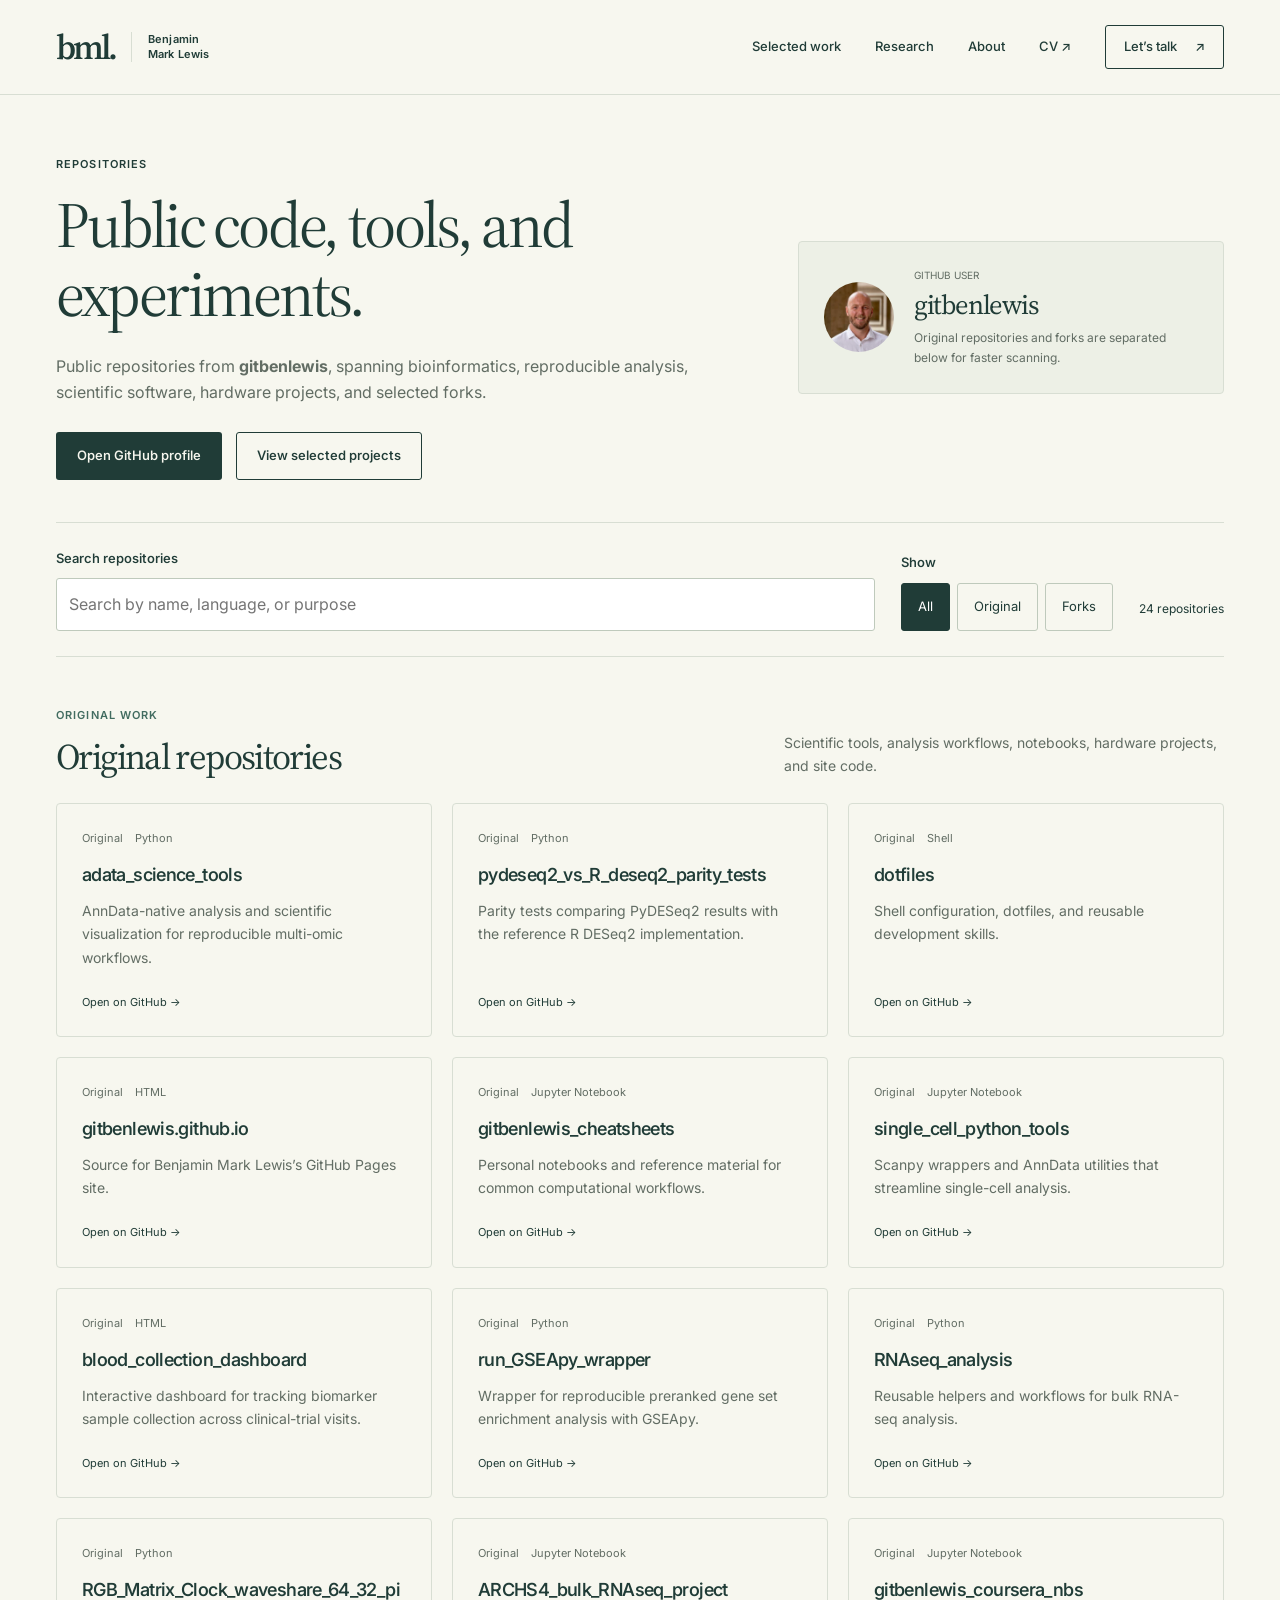
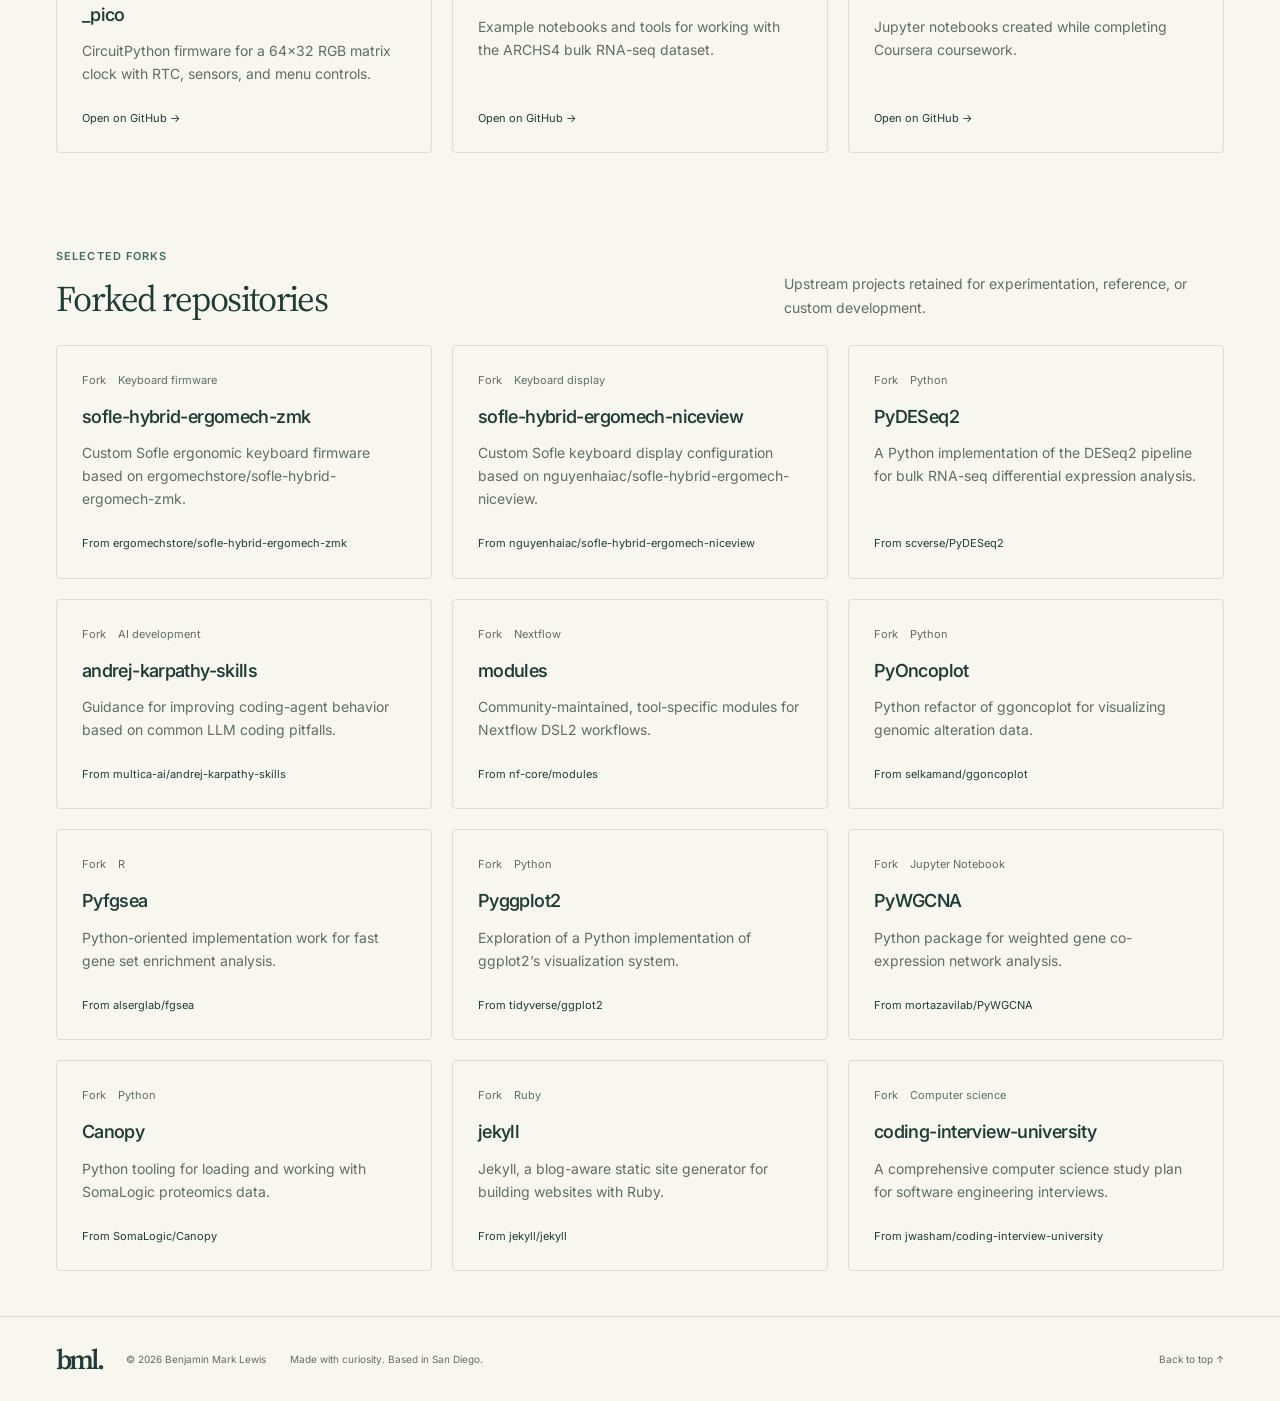
==== repositories.html @ 6ad1b281 "Build complete ivory and green portfolio site" ====
<!doctype html>
<html lang="en">
<head>
  <meta charset="utf-8">
  <meta name="viewport" content="width=device-width, initial-scale=1">
  <title>Repositories — Benjamin Mark Lewis</title>
  <meta name="description" content="Public GitHub repositories from Benjamin Mark Lewis, including bioinformatics tools, analysis workflows, hardware projects, and selected forks.">
  <meta name="theme-color" content="#f7f7ef">
  <meta name="color-scheme" content="light">
  <link rel="canonical" href="https://benjaminmarklewis.com/repositories.html">
  <link rel="icon" type="image/svg+xml" href="assets/favicon.svg">
  <meta property="og:title" content="Repositories — Benjamin Mark Lewis">
  <meta property="og:description" content="Public GitHub repositories from Benjamin Mark Lewis, including bioinformatics tools, analysis workflows, hardware projects, and selected forks.">
  <meta property="og:type" content="website">
  <meta property="og:url" content="https://benjaminmarklewis.com/repositories.html">
  <meta property="og:image" content="https://benjaminmarklewis.com/assets/img/benjamin-lewis.jpg">
  <meta name="twitter:card" content="summary_large_image">
  <link rel="preconnect" href="https://fonts.googleapis.com">
  <link rel="preconnect" href="https://fonts.gstatic.com" crossorigin>
  <link href="https://fonts.googleapis.com/css2?family=Inter:wght@400;450;500;550;600;650;700&family=Source+Serif+4:ital,opsz,wght@0,8..60,400;0,8..60,500;0,8..60,600;1,8..60,400;1,8..60,500&display=swap" rel="stylesheet">
  <link rel="stylesheet" href="styles.css">
  <script src="script.js" defer></script>
  <script src="repositories.js" defer></script>
</head>
<body>
  <a class="skip-link" href="#main">Skip to content</a>
  <header class="site-header" id="top">
    <nav class="container navigation" aria-label="Main navigation">
      <a class="brand" href="index.html#top" aria-label="Benjamin Mark Lewis home"><span class="brand-mark" aria-hidden="true">bml.</span><span class="brand-name">Benjamin<br>Mark Lewis</span></a>
      <button class="menu-toggle" type="button" aria-controls="nav-links" aria-expanded="false" hidden>Menu <span aria-hidden="true">+</span></button>
      <div class="nav-links" id="nav-links">
        <a href="index.html#projects">Selected work</a>
        <a href="index.html#publications">Research</a>
        <a href="index.html#experience">About</a>
        <a href="assets/pdf/BL_CV_2026.pdf" target="_blank" rel="noopener">CV <span aria-hidden="true">↗</span></a>
        <a class="nav-contact" href="index.html#contact">Let’s talk <span aria-hidden="true">↗</span></a>
      </div>
    </nav>
  </header>
  <main id="main" class="repository-page">
    <section class="section repository-hero visible">
      <div class="container">
        <div class="repository-hero__grid">
          <div>
            <p class="eyebrow">Repositories</p>
            <h1>Public code, tools, and experiments.</h1>
            <p class="repository-hero__sub">Public repositories from <strong>gitbenlewis</strong>, spanning bioinformatics, reproducible analysis, scientific software, hardware projects, and selected forks.</p>
            <div class="repository-hero__actions">
              <a class="button button-primary" href="https://github.com/gitbenlewis" target="_blank" rel="noopener">Open GitHub profile</a>
              <a class="button button-secondary" href="index.html#projects">View selected projects</a>
            </div>
          </div>
          <div class="repo-profile">
            <img src="assets/img/github-avatar.png" alt="GitHub avatar for gitbenlewis" width="96" height="96" />
            <div>
              <p class="repo-profile__label">GitHub user</p>
              <h2>gitbenlewis</h2>
              <p>Original repositories and forks are separated below for faster scanning.</p>
            </div>
          </div>
        </div>
      </div>
    </section>

    <section class="repository-tools" aria-label="Repository search and filters">
      <div class="container">
        <div class="repository-controls">
          <div class="repository-search">
            <label for="repository-search">Search repositories</label>
            <input id="repository-search" type="search" placeholder="Search by name, language, or purpose" autocomplete="off" />
          </div>
          <div class="repository-filters">
            <span class="repository-filter-group__label">Show</span>
            <div class="repository-filter-group" role="group" aria-label="Repository type">
              <button class="repository-filter" type="button" data-repository-filter="all" aria-pressed="true">All</button>
              <button class="repository-filter" type="button" data-repository-filter="original" aria-pressed="false">Original</button>
              <button class="repository-filter" type="button" data-repository-filter="fork" aria-pressed="false">Forks</button>
            </div>
          </div>
          <p class="repository-results" id="repository-results" aria-live="polite">24 repositories</p>
        </div>
        <p class="repository-no-results" id="repository-no-results" hidden>No repositories match that search.</p>
      </div>
    </section>

    <section class="section repository-directory visible" id="original-repositories">
      <div class="container">
        <div class="repository-directory__heading">
          <div>
            <span class="section__label">Original work</span>
            <h2>Original repositories</h2>
          </div>
          <p>Scientific tools, analysis workflows, notebooks, hardware projects, and site code.</p>
        </div>

        <div class="repository-directory__grid">
          <a class="repository-card" href="https://github.com/gitbenlewis/adata_science_tools" target="_blank" rel="noopener" aria-label="Open adata_science_tools on GitHub">
            <div class="repository-card__meta"><span>Original</span><span>Python</span></div>
            <h3>adata_science_tools</h3>
            <p>AnnData-native analysis and scientific visualization for reproducible multi-omic workflows.</p>
            <span class="repository-card__link">Open on GitHub →</span>
          </a>

          <a class="repository-card" href="https://github.com/gitbenlewis/pydeseq2_vs_R_deseq2_parity_tests" target="_blank" rel="noopener" aria-label="Open pydeseq2_vs_R_deseq2_parity_tests on GitHub">
            <div class="repository-card__meta"><span>Original</span><span>Python</span></div>
            <h3>pydeseq2_vs_R_deseq2_parity_tests</h3>
            <p>Parity tests comparing PyDESeq2 results with the reference R DESeq2 implementation.</p>
            <span class="repository-card__link">Open on GitHub →</span>
          </a>

          <a class="repository-card" href="https://github.com/gitbenlewis/dotfiles" target="_blank" rel="noopener" aria-label="Open dotfiles on GitHub">
            <div class="repository-card__meta"><span>Original</span><span>Shell</span></div>
            <h3>dotfiles</h3>
            <p>Shell configuration, dotfiles, and reusable development skills.</p>
            <span class="repository-card__link">Open on GitHub →</span>
          </a>

          <a class="repository-card" href="https://github.com/gitbenlewis/gitbenlewis.github.io" target="_blank" rel="noopener" aria-label="Open gitbenlewis.github.io on GitHub">
            <div class="repository-card__meta"><span>Original</span><span>HTML</span></div>
            <h3>gitbenlewis.github.io</h3>
            <p>Source for Benjamin Mark Lewis’s GitHub Pages site.</p>
            <span class="repository-card__link">Open on GitHub →</span>
          </a>

          <a class="repository-card" href="https://github.com/gitbenlewis/gitbenlewis_cheatsheets" target="_blank" rel="noopener" aria-label="Open gitbenlewis_cheatsheets on GitHub">
            <div class="repository-card__meta"><span>Original</span><span>Jupyter Notebook</span></div>
            <h3>gitbenlewis_cheatsheets</h3>
            <p>Personal notebooks and reference material for common computational workflows.</p>
            <span class="repository-card__link">Open on GitHub →</span>
          </a>

          <a class="repository-card" href="https://github.com/gitbenlewis/single_cell_python_tools" target="_blank" rel="noopener" aria-label="Open single_cell_python_tools on GitHub">
            <div class="repository-card__meta"><span>Original</span><span>Jupyter Notebook</span></div>
            <h3>single_cell_python_tools</h3>
            <p>Scanpy wrappers and AnnData utilities that streamline single-cell analysis.</p>
            <span class="repository-card__link">Open on GitHub →</span>
          </a>

          <a class="repository-card" href="https://github.com/gitbenlewis/blood_collection_dashboard" target="_blank" rel="noopener" aria-label="Open blood_collection_dashboard on GitHub">
            <div class="repository-card__meta"><span>Original</span><span>HTML</span></div>
            <h3>blood_collection_dashboard</h3>
            <p>Interactive dashboard for tracking biomarker sample collection across clinical-trial visits.</p>
            <span class="repository-card__link">Open on GitHub →</span>
          </a>

          <a class="repository-card" href="https://github.com/gitbenlewis/run_GSEApy_wrapper" target="_blank" rel="noopener" aria-label="Open run_GSEApy_wrapper on GitHub">
            <div class="repository-card__meta"><span>Original</span><span>Python</span></div>
            <h3>run_GSEApy_wrapper</h3>
            <p>Wrapper for reproducible preranked gene set enrichment analysis with GSEApy.</p>
            <span class="repository-card__link">Open on GitHub →</span>
          </a>

          <a class="repository-card" href="https://github.com/gitbenlewis/RNAseq_analysis" target="_blank" rel="noopener" aria-label="Open RNAseq_analysis on GitHub">
            <div class="repository-card__meta"><span>Original</span><span>Python</span></div>
            <h3>RNAseq_analysis</h3>
            <p>Reusable helpers and workflows for bulk RNA-seq analysis.</p>
            <span class="repository-card__link">Open on GitHub →</span>
          </a>

          <a class="repository-card" href="https://github.com/gitbenlewis/RGB_Matrix_Clock_waveshare_64_32_pi_pico" target="_blank" rel="noopener" aria-label="Open RGB Matrix Clock repository on GitHub">
            <div class="repository-card__meta"><span>Original</span><span>Python</span></div>
            <h3>RGB_Matrix_Clock_waveshare_64_32_pi_pico</h3>
            <p>CircuitPython firmware for a 64×32 RGB matrix clock with RTC, sensors, and menu controls.</p>
            <span class="repository-card__link">Open on GitHub →</span>
          </a>

          <a class="repository-card" href="https://github.com/gitbenlewis/ARCHS4_bulk_RNAseq_project" target="_blank" rel="noopener" aria-label="Open ARCHS4_bulk_RNAseq_project on GitHub">
            <div class="repository-card__meta"><span>Original</span><span>Jupyter Notebook</span></div>
            <h3>ARCHS4_bulk_RNAseq_project</h3>
            <p>Example notebooks and tools for working with the ARCHS4 bulk RNA-seq dataset.</p>
            <span class="repository-card__link">Open on GitHub →</span>
          </a>

          <a class="repository-card" href="https://github.com/gitbenlewis/gitbenlewis_coursera_nbs" target="_blank" rel="noopener" aria-label="Open gitbenlewis_coursera_nbs on GitHub">
            <div class="repository-card__meta"><span>Original</span><span>Jupyter Notebook</span></div>
            <h3>gitbenlewis_coursera_nbs</h3>
            <p>Jupyter notebooks created while completing Coursera coursework.</p>
            <span class="repository-card__link">Open on GitHub →</span>
          </a>
        </div>
      </div>
    </section>

    <section class="section repository-directory repository-directory--forks visible" id="forked-repositories">
      <div class="container">
        <div class="repository-directory__heading">
          <div>
            <span class="section__label">Selected forks</span>
            <h2>Forked repositories</h2>
          </div>
          <p>Upstream projects retained for experimentation, reference, or custom development.</p>
        </div>

        <div class="repository-directory__grid">
          <a class="repository-card repository-card--fork" href="https://github.com/gitbenlewis/sofle-hybrid-ergomech-zmk" target="_blank" rel="noopener" aria-label="Open sofle-hybrid-ergomech-zmk on GitHub">
            <div class="repository-card__meta"><span>Fork</span><span>Keyboard firmware</span></div>
            <h3>sofle-hybrid-ergomech-zmk</h3>
            <p>Custom Sofle ergonomic keyboard firmware based on ergomechstore/sofle-hybrid-ergomech-zmk.</p>
            <span class="repository-card__source">From ergomechstore/sofle-hybrid-ergomech-zmk</span>
          </a>

          <a class="repository-card repository-card--fork" href="https://github.com/gitbenlewis/sofle-hybrid-ergomech-niceview" target="_blank" rel="noopener" aria-label="Open sofle-hybrid-ergomech-niceview on GitHub">
            <div class="repository-card__meta"><span>Fork</span><span>Keyboard display</span></div>
            <h3>sofle-hybrid-ergomech-niceview</h3>
            <p>Custom Sofle keyboard display configuration based on nguyenhaiac/sofle-hybrid-ergomech-niceview.</p>
            <span class="repository-card__source">From nguyenhaiac/sofle-hybrid-ergomech-niceview</span>
          </a>

          <a class="repository-card repository-card--fork" href="https://github.com/gitbenlewis/PyDESeq2" target="_blank" rel="noopener" aria-label="Open PyDESeq2 fork on GitHub">
            <div class="repository-card__meta"><span>Fork</span><span>Python</span></div>
            <h3>PyDESeq2</h3>
            <p>A Python implementation of the DESeq2 pipeline for bulk RNA-seq differential expression analysis.</p>
            <span class="repository-card__source">From scverse/PyDESeq2</span>
          </a>

          <a class="repository-card repository-card--fork" href="https://github.com/gitbenlewis/andrej-karpathy-skills" target="_blank" rel="noopener" aria-label="Open andrej-karpathy-skills fork on GitHub">
            <div class="repository-card__meta"><span>Fork</span><span>AI development</span></div>
            <h3>andrej-karpathy-skills</h3>
            <p>Guidance for improving coding-agent behavior based on common LLM coding pitfalls.</p>
            <span class="repository-card__source">From multica-ai/andrej-karpathy-skills</span>
          </a>

          <a class="repository-card repository-card--fork" href="https://github.com/gitbenlewis/modules" target="_blank" rel="noopener" aria-label="Open modules fork on GitHub">
            <div class="repository-card__meta"><span>Fork</span><span>Nextflow</span></div>
            <h3>modules</h3>
            <p>Community-maintained, tool-specific modules for Nextflow DSL2 workflows.</p>
            <span class="repository-card__source">From nf-core/modules</span>
          </a>

          <a class="repository-card repository-card--fork" href="https://github.com/gitbenlewis/PyOncoplot" target="_blank" rel="noopener" aria-label="Open PyOncoplot fork on GitHub">
            <div class="repository-card__meta"><span>Fork</span><span>Python</span></div>
            <h3>PyOncoplot</h3>
            <p>Python refactor of ggoncoplot for visualizing genomic alteration data.</p>
            <span class="repository-card__source">From selkamand/ggoncoplot</span>
          </a>

          <a class="repository-card repository-card--fork" href="https://github.com/gitbenlewis/Pyfgsea" target="_blank" rel="noopener" aria-label="Open Pyfgsea fork on GitHub">
            <div class="repository-card__meta"><span>Fork</span><span>R</span></div>
            <h3>Pyfgsea</h3>
            <p>Python-oriented implementation work for fast gene set enrichment analysis.</p>
            <span class="repository-card__source">From alserglab/fgsea</span>
          </a>

          <a class="repository-card repository-card--fork" href="https://github.com/gitbenlewis/Pyggplot2" target="_blank" rel="noopener" aria-label="Open Pyggplot2 fork on GitHub">
            <div class="repository-card__meta"><span>Fork</span><span>Python</span></div>
            <h3>Pyggplot2</h3>
            <p>Exploration of a Python implementation of ggplot2’s visualization system.</p>
            <span class="repository-card__source">From tidyverse/ggplot2</span>
          </a>

          <a class="repository-card repository-card--fork" href="https://github.com/gitbenlewis/PyWGCNA" target="_blank" rel="noopener" aria-label="Open PyWGCNA fork on GitHub">
            <div class="repository-card__meta"><span>Fork</span><span>Jupyter Notebook</span></div>
            <h3>PyWGCNA</h3>
            <p>Python package for weighted gene co-expression network analysis.</p>
            <span class="repository-card__source">From mortazavilab/PyWGCNA</span>
          </a>

          <a class="repository-card repository-card--fork" href="https://github.com/gitbenlewis/Canopy" target="_blank" rel="noopener" aria-label="Open Canopy fork on GitHub">
            <div class="repository-card__meta"><span>Fork</span><span>Python</span></div>
            <h3>Canopy</h3>
            <p>Python tooling for loading and working with SomaLogic proteomics data.</p>
            <span class="repository-card__source">From SomaLogic/Canopy</span>
          </a>

          <a class="repository-card repository-card--fork" href="https://github.com/gitbenlewis/jekyll" target="_blank" rel="noopener" aria-label="Open jekyll fork on GitHub">
            <div class="repository-card__meta"><span>Fork</span><span>Ruby</span></div>
            <h3>jekyll</h3>
            <p>Jekyll, a blog-aware static site generator for building websites with Ruby.</p>
            <span class="repository-card__source">From jekyll/jekyll</span>
          </a>

          <a class="repository-card repository-card--fork" href="https://github.com/gitbenlewis/coding-interview-university" target="_blank" rel="noopener" aria-label="Open coding-interview-university fork on GitHub">
            <div class="repository-card__meta"><span>Fork</span><span>Computer science</span></div>
            <h3>coding-interview-university</h3>
            <p>A comprehensive computer science study plan for software engineering interviews.</p>
            <span class="repository-card__source">From jwasham/coding-interview-university</span>
          </a>
        </div>
      </div>
    </section>
  </main>
  <footer class="site-footer"><div class="container footer-inner"><a class="brand-mark" href="index.html#top" aria-label="Back to top">bml.</a><p>© 2026 Benjamin Mark Lewis</p><span class="footer-location">Made with curiosity. Based in San Diego.</span><a href="index.html#top">Back to top <span aria-hidden="true">↑</span></a></div></footer>
</body>
</html>
---- styles.css ----
:root {
  --paper: #f7f7ef;
  --white: #ffffff;
  --ink: #203c37;
  --muted: #626d64;
  --accent: #426c60;
  --line: #d8ded3;
  --wash: #edf0e6;
  --sans: "Inter", -apple-system, BlinkMacSystemFont, "Segoe UI", sans-serif;
  --serif: "Source Serif 4", Georgia, serif;
}
*, *::before, *::after { box-sizing: border-box; }
html { scroll-behavior: smooth; scroll-padding-top: 100px; }
body { margin: 0; background: var(--paper); color: var(--ink); font-family: var(--sans); font-size: 15px; line-height: 1.65; -webkit-font-smoothing: antialiased; }
body, h1, h2, h3, p, figure { margin: 0; }
a { color: inherit; text-decoration: none; text-underline-offset: 5px; }
button, input, select, textarea { font: inherit; }
button, summary { cursor: pointer; }
img { display: block; max-width: 100%; height: auto; }
button, a, input, textarea, select, summary { -webkit-tap-highlight-color: transparent; }
:focus-visible { outline: 3px solid #a9522e; outline-offset: 5px; }
::selection { color: var(--ink); background: #dce9ba; }
[hidden] { display: none !important; }
.container { width: min(1240px, calc(100% - 112px)); margin-inline: auto; }
.skip-link { position: fixed; z-index: 100; top: 12px; left: 12px; padding: 12px 20px; background: var(--ink); color: white; transform: translateY(-150%); }
.skip-link:focus { transform: translateY(0); }
.site-header { position: sticky; top: 0; z-index: 20; background: var(--paper); border-bottom: 1px solid var(--line); }
.navigation { display: flex; justify-content: space-between; align-items: center; gap: 28px; min-height: 94px; }
.brand { display: inline-flex; align-items: center; gap: 16px; }
.brand-mark { font-family: var(--serif); font-weight: 600; font-size: 35px; letter-spacing: -3px; line-height: 1; }
.brand-name { border-left: 1px solid var(--line); padding-left: 16px; font-size: 11px; font-weight: 600; line-height: 1.4; letter-spacing: .015em; }
.nav-links { display: flex; gap: 34px; align-items: center; font-size: 13px; font-weight: 500; }
.nav-links > a { padding-block: 10px; }
.nav-links > a:hover { text-decoration: underline; }
.nav-links .nav-contact { border: 1px solid var(--ink); padding: 10px 18px; border-radius: 3px; }
.nav-contact span { margin-left: 15px; }
.menu-toggle { color: var(--ink); background: none; border: 1px solid var(--line); padding: 8px 14px; min-height: 44px; }
.hero { display: grid; grid-template-columns: 1.35fr 1fr; gap: 72px; align-items: center; padding-block: 72px 62px; }
.eyebrow { display: flex; align-items: center; gap: 9px; font-size: 11px; letter-spacing: .1em; text-transform: uppercase; font-weight: 600; }
.status-dot { width: 7px; height: 7px; border-radius: 50%; background: var(--accent); }
h1, h2 { font-family: var(--serif); font-weight: 400; line-height: 1.07; letter-spacing: -.045em; }
h1 { margin: 24px 0; font-size: clamp(66px, 7.5vw, 106px); }
h1 em, h2 em { font-weight: 400; color: var(--accent); }
.hero-description { font-size: 18px; line-height: 1.8; max-width: 470px; color: #48574e; }
.hero-focus { margin-top: 18px; font-size: 13px; color: var(--muted); }
.hero-actions { display: flex; align-items: center; gap: 28px; flex-wrap: wrap; margin-top: 30px; }
.button { display: inline-flex; align-items: center; justify-content: center; gap: 26px; min-height: 48px; padding: 12px 20px; border: 1px solid transparent; border-radius: 3px; font-size: 13px; font-weight: 550; transition: background .2s, color .2s; }
.button-primary { background: var(--ink); color: var(--paper); }
.button-primary:hover { background: #385b50; }
.text-link { display: inline-flex; align-items: center; gap: 20px; font-size: 14px; font-weight: 550; padding-block: 7px; border-bottom: 1px solid currentColor; }
.text-link:hover { color: var(--accent); }
.portrait-image { height: 435px; background: var(--wash); border-radius: 3px; overflow: hidden; }
.portrait-image img { height: 100%; width: 100%; object-fit: cover; object-position: center 40%; }
.portrait figcaption { display: flex; justify-content: space-between; align-items: flex-start; gap: 12px; padding-top: 16px; font-size: 10px; color: var(--muted); }
.portrait figcaption strong { display: block; margin-bottom: 3px; color: var(--ink); font-size: 12px; font-weight: 600; }
.location { white-space: nowrap; padding-top: 1px; }
.location > span { color: var(--accent); margin-right: 4px; }
.focus-strip { display: grid; grid-template-columns: 1.05fr 1fr 1fr .95fr; align-items: center; padding-block: 25px; border-top: 1px solid var(--line); border-bottom: 1px solid var(--line); }
.focus-strip p { font-size: 11px; color: var(--muted); line-height: 1.6; }
.focus-strip strong { font-weight: 500; color: var(--ink); }
.focus-strip > span { display: flex; align-items: center; gap: 14px; font-size: 12px; border-left: 1px solid var(--line); padding-left: 26px; }
.focus-strip small { color: var(--muted); font-size: 10px; }
.section { padding-block: 86px; }
.section-heading { display: flex; align-items: flex-end; justify-content: space-between; gap: 32px; margin-bottom: 38px; }
h2 { font-size: clamp(38px, 4.2vw, 54px); }
.section-heading .eyebrow { margin-bottom: 18px; }
.section-heading > .text-link { margin-bottom: 4px; white-space: nowrap; }
.featured-project { display: grid; grid-template-columns: 1.25fr 1fr; border: 1px solid var(--line); border-radius: 4px; overflow: hidden; }
.featured-visual { display: flex; flex-direction: column; justify-content: space-between; gap: 24px; min-width: 0; padding: 24px; background: white; }
.image-label, .figure-caption { font-size: 11px; letter-spacing: .06em; color: var(--muted); }
.image-label { text-transform: uppercase; }
.featured-visual img { width: 100%; }
.figure-caption { text-align: center; letter-spacing: 0; }
.featured-copy { display: flex; align-items: flex-start; flex-direction: column; justify-content: center; padding: 44px; background: var(--wash); }
.featured-copy .eyebrow { color: var(--accent); }
h3 { font-size: 20px; font-weight: 550; letter-spacing: -.035em; line-height: 1.35; }
.featured-copy h3 { margin: 18px 0; font-size: clamp(21px, 2.2vw, 28px); overflow-wrap: anywhere; }
.featured-copy > p:not(.eyebrow) { font-size: 15px; line-height: 1.8; color: var(--muted); }
.tags { display: flex; flex-wrap: wrap; gap: 7px; margin-top: 23px; }
.tags span { font-size: 11px; border: 1px solid #cad4c5; border-radius: 3px; padding: 3px 8px; color: #516452; }
.project-links { display: flex; flex-wrap: wrap; gap: 24px; margin-top: 32px; font-size: 13px; font-weight: 550; }
.project-links a { display: inline-flex; align-items: center; gap: 10px; padding-block: 4px; }
.project-links a:hover { text-decoration: underline; }
.project-grid { display: grid; grid-template-columns: repeat(3, minmax(0, 1fr)); gap: 24px; margin-top: 26px; }
.project-card { display: flex; flex-direction: column; min-width: 0; border: 1px solid var(--line); border-radius: 4px; overflow: hidden; }
.project-image { display: flex; align-items: center; background: var(--white); padding: 16px; aspect-ratio: 1.75; border-bottom: 1px solid var(--line); }
.project-image img { width: 100%; height: 100%; object-fit: contain; }
.project-body { display: flex; flex-direction: column; flex: 1; padding: 26px; }
.project-body .eyebrow { font-size: 10px; color: var(--muted); }
.project-body h3 { font-size: 18px; margin-block: 12px; }
.project-body > p:not(.eyebrow) { color: var(--muted); font-size: 14px; line-height: 1.8; }
.project-body .tags { margin-top: 20px; margin-bottom: 22px; }
.project-body .project-links { margin-top: auto; gap: 18px; font-size: 12px; }
.side-projects { display: grid; grid-template-columns: 1fr 1fr; gap: 30px; align-items: start; padding-top: 40px; margin-top: 40px; border-top: 1px solid var(--line); }
.side-heading { grid-column: 1 / -1; }
.side-heading h3 { font-family: var(--serif); font-weight: 400; font-size: 27px; }
.side-heading p { font-size: 14px; color: var(--muted); margin-top: 6px; }
.side-project { display: flex; gap: 16px; align-items: flex-start; }
.side-project > img { width: 125px; height: 110px; flex-shrink: 0; object-fit: contain; background: white; border: 1px solid var(--line); border-radius: 3px; }
.side-project .eyebrow { font-size: 10px; line-height: 1.5; letter-spacing: .04em; }
.side-project h3 { font-size: 18px; line-height: 1.6; margin-block: 6px; }
.side-project a:hover { text-decoration: underline; }
.side-project p:not(.eyebrow) { font-size: 13px; color: var(--muted); }
.side-source { display: inline-block; margin-top: 8px; font-size: 12px; }
.research { background: var(--ink); color: var(--paper); }
.research h2 em { color: #b8cbb6; }
.research .eyebrow { color: #cad5c7; }
.research .text-link { color: #e2e9dc; }
.research .text-link:hover { color: #b8cbb6; }
.publication { display: grid; grid-template-columns: 230px 1fr; align-items: center; gap: 34px; border-top: 1px solid #51695c; padding-block: 32px; }
.publication:last-child { padding-bottom: 0; }
.publication > img { width: 230px; height: 155px; background: white; object-fit: contain; border-radius: 2px; }
.publication-meta { font-size: 12px; color: #bacdbb; letter-spacing: .04em; margin-bottom: 10px; }
.publication-meta span { margin-left: 18px; }
.publication h3 { font-size: 21px; font-weight: 450; letter-spacing: -.015em; line-height: 1.55; max-width: 860px; }
.publication h3 a:hover { text-decoration: underline; text-decoration-thickness: 1px; }
.publication h3 span { display: inline-block; margin-left: 8px; color: #bed1b8; }
.publication-summary { font-size: 14px; color: #c4d1c2; margin-top: 9px; }
.about-grid { display: grid; grid-template-columns: 1fr 1fr; gap: 100px; }
.about-copy h2 { margin-block: 18px 28px; }
.about-copy > p:not(.eyebrow) { max-width: 450px; color: var(--muted); font-size: 14px; line-height: 1.95; margin-bottom: 18px; }
.about-copy .text-link { margin-top: 10px; }
.career-row { border-bottom: 1px solid var(--line); padding-block: 22px; }
.career-row:first-child { padding-top: 0; }
.career-row:last-child { padding-bottom: 0; border: 0; }
.career-date { display: flex; align-items: center; gap: 8px; color: var(--muted); font-size: 12px; }
.career-row h3 { margin-top: 9px; font-size: 20px; }
.career-row .career-role { color: var(--ink); font-size: 14px; margin-block: 4px 9px; }
.career-row > p:last-child { color: var(--muted); font-size: 14px; line-height: 1.8; }
.current-role h3 { color: var(--accent); }
.education { margin-top: 65px; padding-top: 34px; border-top: 1px solid var(--line); }
.education-grid { display: grid; grid-template-columns: repeat(3, minmax(0, 1fr)); gap: 32px; margin-top: 28px; }
.education-grid article + article { border-left: 1px solid var(--line); padding-left: 30px; }
.education-grid h3 { font-size: 16px; margin-block: 10px 8px; }
.education-grid p:not(.career-date) { font-size: 13px; }
.education-grid .education-note { margin-top: 12px; line-height: 1.8; color: var(--muted); }
.methods { display: grid; grid-template-columns: .85fr 1.4fr; gap: 72px; margin-top: 54px; padding-top: 35px; border-top: 1px solid var(--line); }
.methods-heading h3 { font-family: var(--serif); font-size: 30px; font-weight: 400; }
.methods-heading p { color: var(--muted); font-size: 14px; margin-top: 12px; }
.method-row { display: grid; grid-template-columns: 150px 1fr; gap: 24px; padding-block: 13px; border-bottom: 1px solid var(--line); }
.method-row:first-child { padding-top: 0; }
.method-row h4 { font-size: 13px; font-weight: 600; margin: 0; }
.method-row p { color: var(--muted); font-size: 13px; line-height: 1.8; }
summary { display: flex; align-items: center; justify-content: space-between; list-style: none; font-size: 14px; font-weight: 500; gap: 20px; min-height: 50px; }
summary::-webkit-details-marker { display: none; }
summary > span { font-size: 19px; font-weight: 400; line-height: 1; }
details[open] > summary > span { transform: rotate(45deg); }
.toolkit-content { display: grid; gap: 16px; padding-block: 8px 20px; }
.toolkit-content p { color: var(--muted); font-size: 13px; line-height: 1.95; }
.toolkit-content strong { display: block; color: var(--ink); font-weight: 550; }
.cv-block { padding: 30px 36px 8px; margin-top: 50px; background: var(--wash); border: 1px solid var(--line); border-radius: 4px; }
.cv-heading { display: flex; justify-content: space-between; gap: 30px; align-items: center; }
.cv-heading h3 { font-family: var(--serif); font-size: 33px; font-weight: 400; margin-block: 6px; }
.cv-heading p:not(.eyebrow) { font-size: 14px; color: var(--muted); }
.cv-heading .button { white-space: nowrap; }
.cv-formats { display: flex; gap: 18px; font-size: 12px; margin-block: 22px; }
.cv-formats > span { color: var(--muted); }
.cv-formats a:hover { text-decoration: underline; }
.credentials { border-top: 1px solid #cbd5c5; }
.credentials ul { list-style: none; padding: 0 0 14px; margin: 0; display: grid; grid-template-columns: 1fr 1fr; gap: 18px 28px; }
.credentials li { font-size: 13px; }
.credentials li strong { display: block; font-weight: 550; margin-bottom: 4px; }
.credentials li > span { color: var(--muted); font-size: 12px; }
.contact { background: #e9eee2; border-top: 1px solid var(--line); }
.contact-grid { display: grid; grid-template-columns: 1.05fr 1fr; gap: 96px; }
.contact-copy h2 { font-size: clamp(38px, 3.8vw, 51px); margin-block: 18px 25px; }
.contact-copy > p:not(.eyebrow) { max-width: 400px; color: var(--muted); font-size: 14px; line-height: 1.9; }
.email-link { display: inline-flex; gap: 18px; align-items: center; margin-top: 20px; font-size: 15px; padding-bottom: 6px; border-bottom: 1px solid currentColor; overflow-wrap: anywhere; }
.consulting-areas { margin-top: 40px; }
.consulting-areas h3 { font-size: 14px; margin-bottom: 13px; }
.consulting-areas p { font-size: 14px; color: var(--muted); margin-block: 8px; }
.social-links { display: flex; flex-wrap: wrap; gap: 21px; margin-top: 32px; font-size: 13px; }
.social-links a:hover { text-decoration: underline; }
.contact-form { display: grid; gap: 17px; }
.contact-form > h3 { font-family: var(--serif); font-size: 25px; font-weight: 400; margin-bottom: 5px; }
.form-pair { display: grid; grid-template-columns: 1fr 1fr; gap: 18px; }
.form-field { display: grid; gap: 7px; min-width: 0; }
.form-field label { font-size: 13px; font-weight: 550; }
.form-field label span { color: var(--muted); font-size: 11px; font-weight: 400; }
.form-field input, .form-field select, .form-field textarea { width: 100%; min-width: 0; min-height: 44px; padding: 10px 12px; background: var(--paper); color: var(--ink); border: 1px solid #c2cebc; border-radius: 3px; font-size: 16px; }
.form-field textarea { resize: vertical; min-height: 112px; }
.form-field textarea::placeholder { color: var(--muted); }
.contact-form > button { width: 100%; justify-content: space-between; cursor: pointer; }
.form-note { font-size: 12px; color: var(--muted); }
.honeypot { display: none; }

/* Full project articles retain the published content and share the portfolio theme. */
.button-secondary { color: var(--ink); border-color: var(--ink); }
.button-secondary:hover { background: var(--wash); }
.project-hero { padding-block: 58px; }
.project-hero__grid { display: grid; grid-template-columns: 1fr 1fr; gap: 58px; align-items: center; }
.project-hero .eyebrow { margin-top: 30px; }
.project-hero h1 { font-size: clamp(40px, 4.7vw, 64px); overflow-wrap: anywhere; margin-block: 20px 26px; }
.project-hero__sub { color: var(--muted); font-size: 17px; line-height: 1.85; }
.project-hero__actions, .repository-hero__actions { display: flex; gap: 14px; flex-wrap: wrap; margin-top: 26px; }
.project-hero__figure { padding: 22px; border: 1px solid var(--line); background: white; border-radius: 4px; }
.project-hero__figure img { width: 100%; max-height: 500px; object-fit: contain; }
.project-hero__figure figcaption { font-size: 12px; color: var(--muted); margin-top: 16px; }
.project-detail { border-top: 1px solid var(--line); padding-top: 54px; }
.project-detail__layout { display: grid; grid-template-columns: .7fr 1.6fr; gap: 70px; align-items: start; }
.project-detail__layout > * { min-width: 0; }
.section__label { font-size: 11px; text-transform: uppercase; letter-spacing: .1em; color: var(--accent); font-weight: 600; }
.project-detail__meta h2 { font-size: 32px; margin-block: 14px 18px; }
.project-detail__meta > p { font-size: 14px; color: var(--muted); }
.project-detail__content { font-size: 16px; line-height: 1.9; }
.project-detail__content h2 { font-size: 32px; letter-spacing: -.025em; margin-block: 38px 18px; }
.project-detail__content h2:first-child { margin-top: 0; }
.project-detail__content p { margin-bottom: 18px; }
.project-detail__content ul, .project-detail__content ol { padding-left: 24px; margin-block: 18px; }
.project-detail__content li { padding-left: 5px; margin-bottom: 12px; }
.project-detail__content a { text-decoration: underline; overflow-wrap: anywhere; }
.project-detail__content pre { padding: 22px; overflow-x: auto; background: #233730; color: #eaf0e5; border-radius: 4px; line-height: 1.7; }
.project-detail__content code { font-size: 13px; }
.project-detail__content :not(pre) > code { overflow-wrap: anywhere; }
.project-detail__content > figure { margin-block: 28px; }
.project-detail__content figure img { width: 100%; border: 1px solid var(--line); }
.project-detail__content figcaption { color: var(--muted); font-size: 12px; margin-top: 12px; }
.repository-hero { padding-block: 60px 42px; }
.repository-hero__grid { display: grid; grid-template-columns: 1.6fr 1fr; gap: 60px; align-items: center; }
.repository-hero h1 { font-size: clamp(42px, 5vw, 66px); max-width: 700px; margin-block: 18px 25px; }
.repository-hero__sub { font-size: 16px; color: var(--muted); }
.repo-profile { display: flex; align-items: center; gap: 20px; border: 1px solid var(--line); padding: 25px; border-radius: 4px; background: var(--wash); }
.repo-profile img { width: 70px; height: 70px; object-fit: cover; border-radius: 50%; }
.repo-profile h2 { font-size: 27px; margin-block: 8px; }
.repo-profile p { color: var(--muted); font-size: 12px; }
.repo-profile__label { text-transform: uppercase; font-size: 10px !important; }
.repository-controls { display: flex; gap: 26px; align-items: end; flex-wrap: wrap; padding-block: 25px; border-block: 1px solid var(--line); }
.repository-search { flex: 1; min-width: 250px; }
.repository-search label, .repository-filter-group__label { display: block; font-size: 13px; font-weight: 550; margin-bottom: 9px; }
.repository-search input { width: 100%; min-height: 48px; font-size: 16px; border: 1px solid #bfcabc; background: white; color: var(--ink); padding: 12px; border-radius: 3px; }
.repository-filter-group { display: flex; gap: 7px; }
.repository-filter { padding: 11px 16px; font-size: 13px; min-height: 48px; border: 1px solid #bfcabc; background: transparent; color: var(--ink); border-radius: 3px; }
.repository-filter[aria-pressed="true"] { background: var(--ink); color: white; border-color: var(--ink); }
.repository-results { font-size: 12px; margin-bottom: 12px; }
.repository-no-results { padding-block: 60px; text-align: center; font-size: 17px; }
.repository-directory { padding-block: 45px; }
.repository-directory__heading { display: flex; gap: 30px; align-items: end; justify-content: space-between; margin-bottom: 26px; }
.repository-directory__heading h2 { font-size: 36px; margin-top: 12px; }
.repository-directory__heading > p { max-width: 440px; color: var(--muted); font-size: 14px; }
.repository-directory__grid { display: grid; grid-template-columns: repeat(3, minmax(0, 1fr)); gap: 20px; }
.repository-card { display: flex; flex-direction: column; padding: 25px; border: 1px solid var(--line); border-radius: 4px; }
.repository-card:hover { background: var(--wash); border-color: var(--accent); }
.repository-card__meta { display: flex; gap: 12px; font-size: 11px; color: var(--muted); margin-bottom: 16px; }
.repository-card h3 { font-size: 18px; overflow-wrap: anywhere; margin-bottom: 12px; }
.repository-card > p { font-size: 14px; color: var(--muted); margin-bottom: 24px; }
.repository-card__source, .repository-card__link { font-size: 11px; margin-top: auto; overflow-wrap: anywhere; }
.site-footer { border-top: 1px solid var(--line); }
.footer-inner { display: flex; align-items: center; gap: 24px; padding-block: 28px; font-size: 10px; color: var(--muted); }
.footer-inner .brand-mark { color: var(--ink); font-size: 28px; }
.footer-inner > a:last-child { margin-left: auto; }
.footer-inner > a:last-child:hover { text-decoration: underline; }
@media (min-width: 761px) { .menu-toggle { display: none; } }
@media (max-width: 1050px) {
  .container { width: calc(100% - 64px); }
  .hero { gap: 40px; }
  .portrait-image { height: 405px; }
  .portrait figcaption { flex-direction: column; gap: 8px; }
  .focus-strip > span { padding-left: 18px; gap: 9px; }
  .featured-copy { padding: 30px; }
  .nav-links { gap: 23px; }
  .project-grid { gap: 16px; }
  .project-body { padding: 20px; }
  .project-body h3 { font-size: 16px; }
  .side-projects { grid-template-columns: 1fr 1fr; gap: 25px; }
  .side-heading { grid-column: 1 / -1; }
  .about-grid, .contact-grid { gap: 48px; }
  .methods { gap: 36px; }
  .method-row { grid-template-columns: 120px 1fr; gap: 16px; }
  .project-hero__grid, .project-detail__layout { gap: 36px; }
  .repository-hero__grid { grid-template-columns: 1fr; gap: 30px; }
  .repo-profile { max-width: 500px; }
  .repository-directory__grid { grid-template-columns: repeat(2, minmax(0, 1fr)); }
}
@media (max-width: 760px) {
  html { scroll-padding-top: 88px; }
  .container { width: calc(100% - 40px); }
  .navigation { min-height: 76px; flex-wrap: wrap; gap: 0; }
  .brand-mark { font-size: 32px; }
  .brand-name { font-size: 10px; }
  .nav-links { width: 100%; gap: 8px; flex-wrap: wrap; padding-block: 14px; }
  .nav-links > a { padding: 10px 12px; }
  .navigation[data-enhanced] .nav-links { display: none; }
  .navigation[data-enhanced] .nav-links.is-open { display: flex; }
  .hero { grid-template-columns: 1fr; gap: 40px; padding-block: 45px 34px; }
  h1 { font-size: clamp(65px, 13.5vw, 94px); margin-block: 20px; }
  .eyebrow { font-size: 10px; }
  .hero-description { font-size: 16px; max-width: 520px; }
  .hero-actions { margin-top: 26px; }
  .portrait { max-width: 520px; width: 100%; }
  .portrait-image { height: 410px; }
  .portrait figcaption { flex-direction: row; }
  .focus-strip { grid-template-columns: 1fr; gap: 14px; padding-block: 23px; }
  .focus-strip > p { margin-bottom: 3px; }
  .focus-strip > span { border: 0; padding: 0; }
  .section { padding-block: 54px; }
  .section-heading { flex-direction: column; align-items: flex-start; gap: 20px; margin-bottom: 28px; }
  .featured-project { grid-template-columns: 1fr; }
  .featured-visual { padding: 20px; gap: 20px; }
  .featured-copy { padding: 28px; }
  .project-grid { grid-template-columns: 1fr; gap: 22px; }
  .project-body { padding: 24px; }
  .project-body h3 { font-size: 20px; }
  .project-image { max-height: 270px; }
  .project-body .project-links { font-size: 13px; }
  .side-projects { grid-template-columns: 1fr; gap: 26px; padding-top: 30px; margin-top: 32px; }
  .side-project { gap: 18px; }
  .side-project > img { width: 95px; height: 95px; }
  .side-project h3 { font-size: 15px; }
  .side-project p:not(.eyebrow) { font-size: 13px; }
  .publication { grid-template-columns: 1fr; gap: 22px; align-items: start; padding-block: 28px; }
  .publication > img { width: 100%; height: auto; max-height: 250px; margin-top: 0; }
  .publication h3 { font-size: 19px; }
  .publication-summary { font-size: 14px; }
  .about-grid, .contact-grid { grid-template-columns: 1fr; gap: 38px; }
  .about-copy > p:not(.eyebrow) { max-width: none; }
  .education { margin-top: 38px; }
  .education-grid { grid-template-columns: 1fr; gap: 26px; }
  .education-grid article + article { border-left: 0; padding-left: 0; border-top: 1px solid var(--line); padding-top: 23px; }
  .methods { grid-template-columns: 1fr; gap: 26px; margin-top: 38px; }
  .method-row { grid-template-columns: 115px 1fr; }
  .cv-block { padding: 25px 22px 6px; margin-top: 34px; }
  .cv-heading { flex-direction: column; align-items: flex-start; gap: 22px; }
  .credentials ul { grid-template-columns: 1fr; }
  .contact-copy h2 { max-width: 510px; }
  .contact-copy > p:not(.eyebrow) { max-width: 510px; }
  .form-pair { grid-template-columns: 1fr; }
  .email-link { font-size: 14px; gap: 12px; }
  .project-hero { padding-block: 35px; }
  .project-hero__grid, .project-detail__layout { grid-template-columns: 1fr; gap: 30px; }
  .project-hero h1 { font-size: 43px; }
  .project-detail__meta { border-bottom: 1px solid var(--line); padding-bottom: 28px; }
  .project-detail__content { font-size: 15px; }
  .repository-hero { padding-block: 40px 30px; }
  .repository-directory__grid { grid-template-columns: 1fr; }
  .repository-directory__heading { flex-direction: column; align-items: flex-start; gap: 18px; }
  .repository-controls { gap: 20px; }
  .repository-search { min-width: 100%; }
  .repository-results { margin: 0; width: 100%; }
  .footer-location { display: none; }
  .footer-inner { flex-wrap: wrap; gap: 16px; }
}
@media (prefers-reduced-motion: reduce) {
  html { scroll-behavior: auto; }
  *, *::before, *::after { transition: none !important; }
}
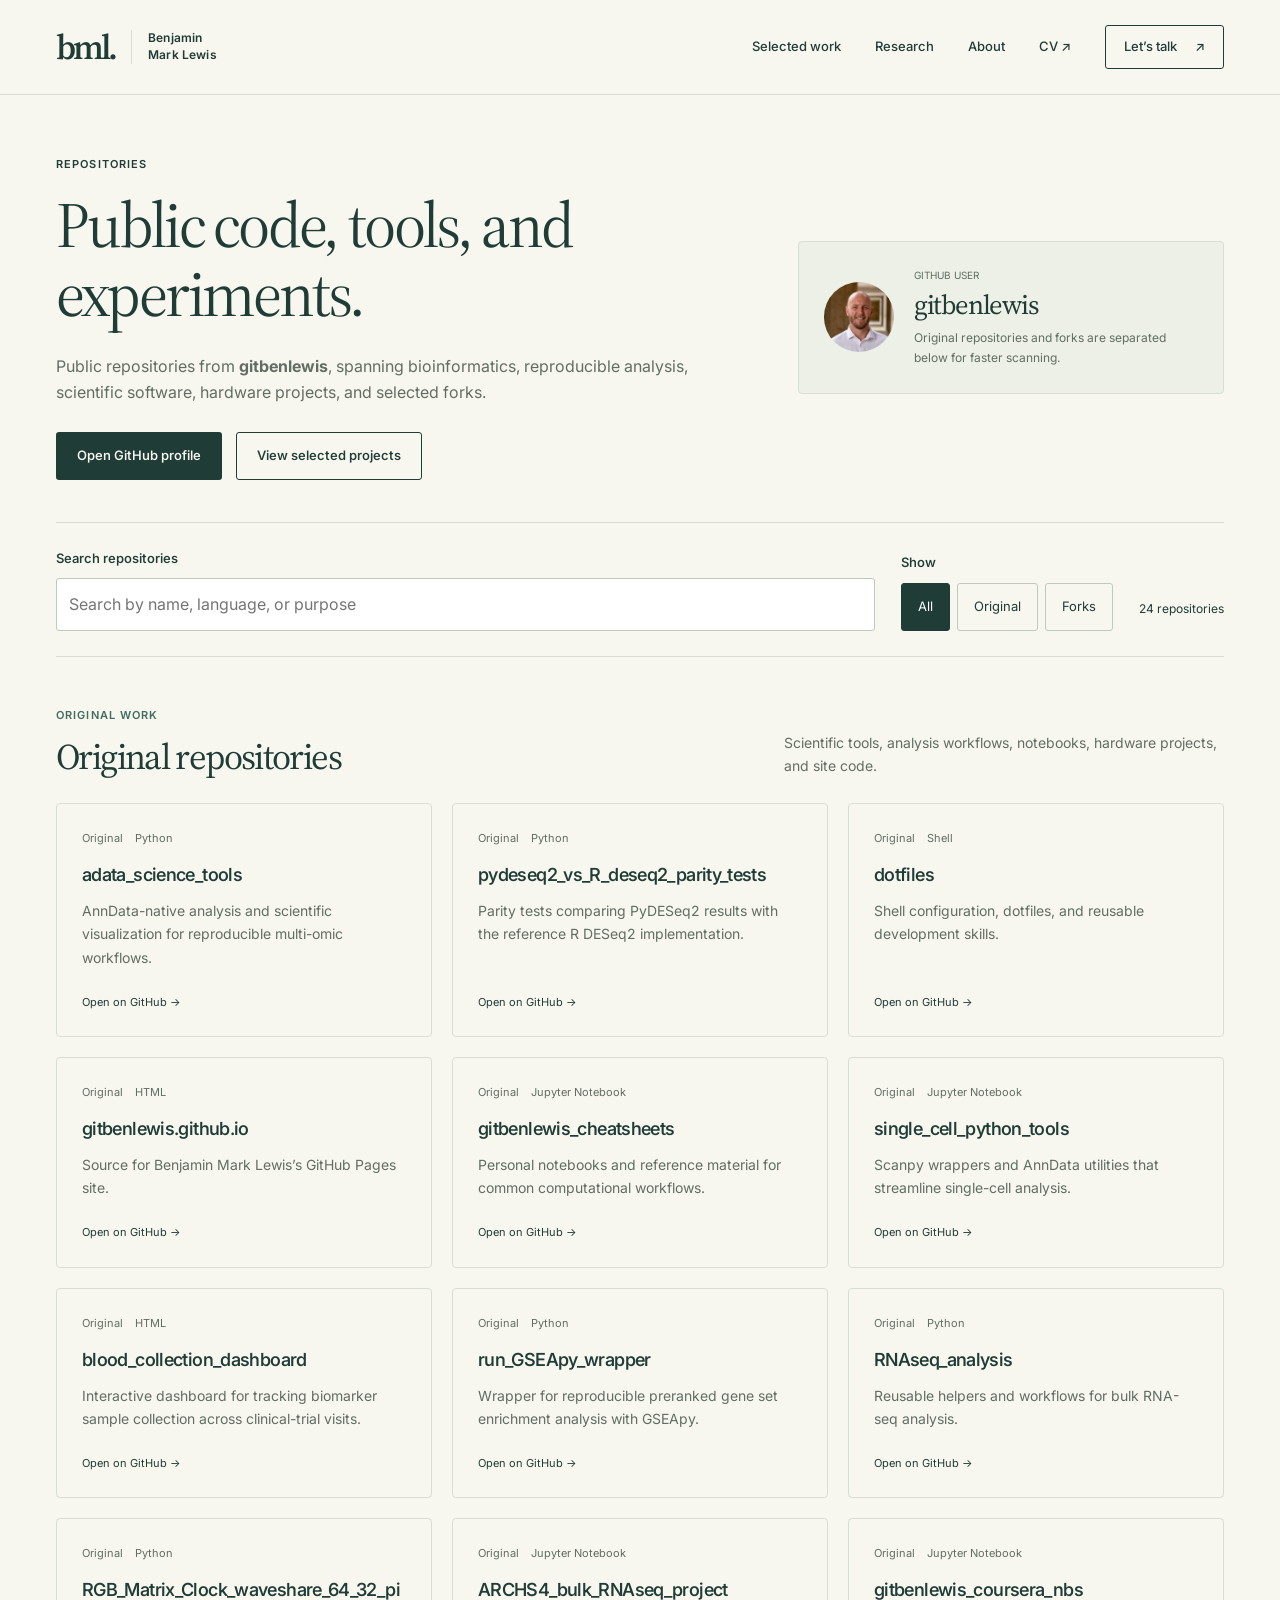
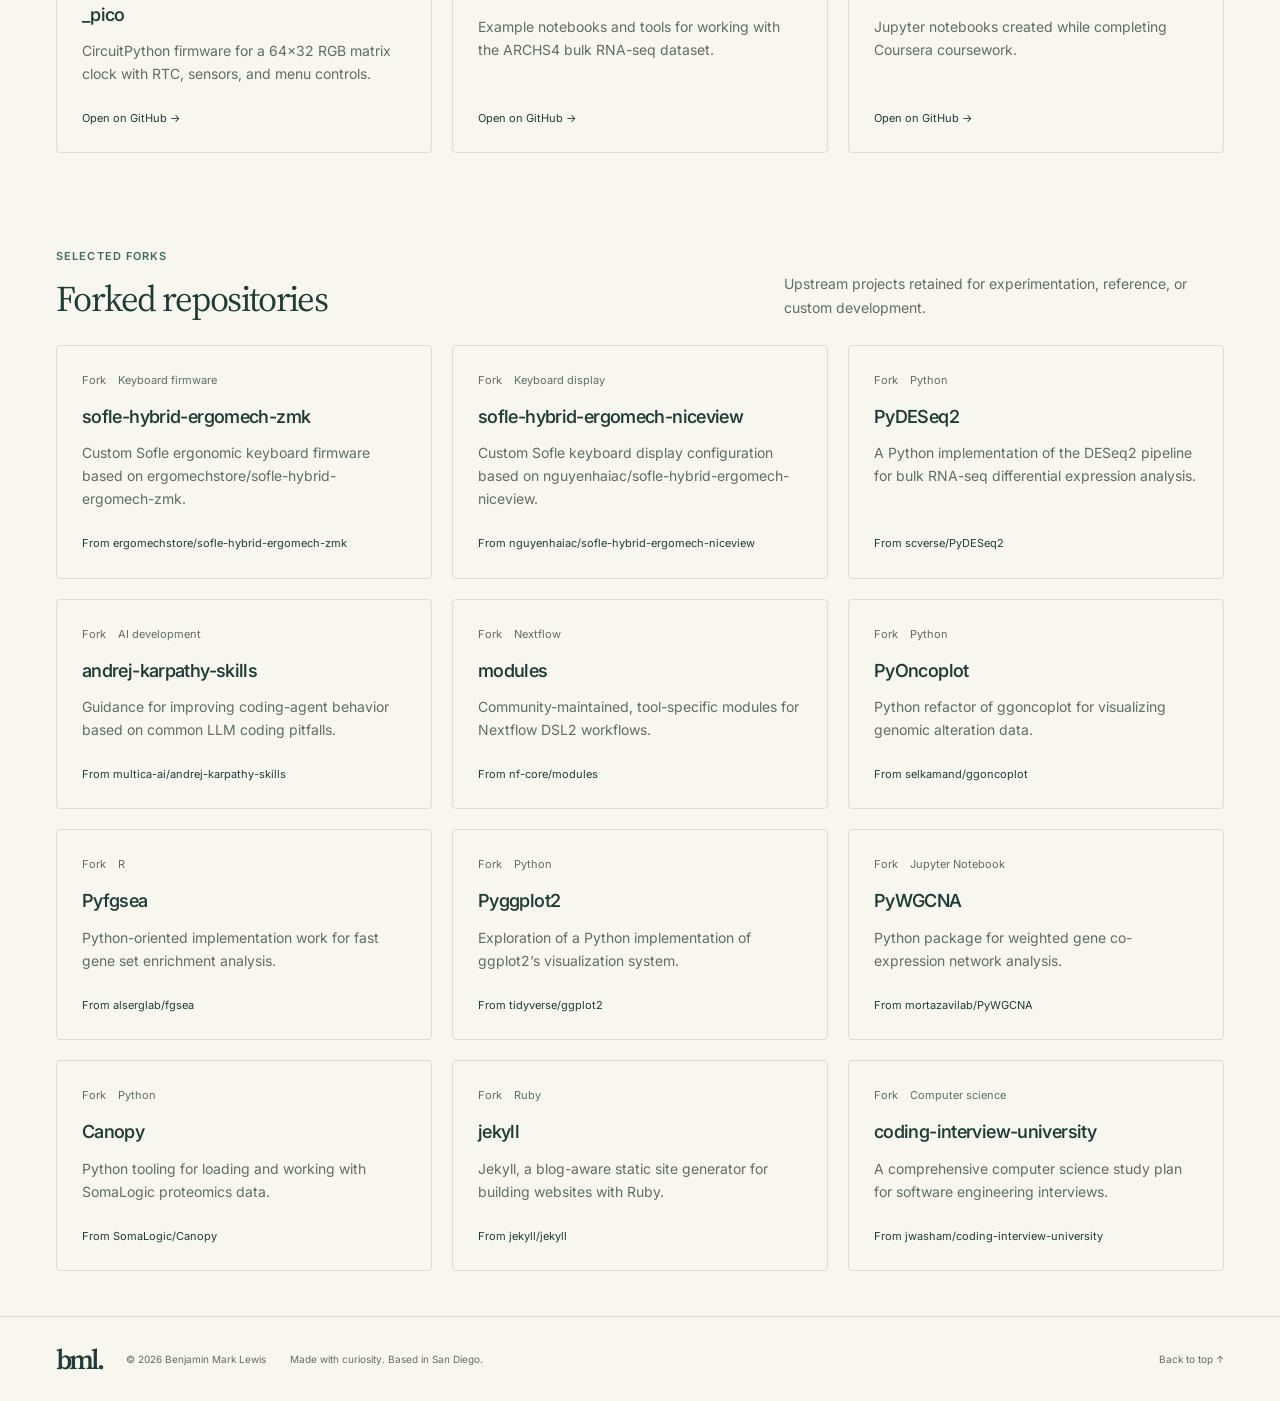
==== commit 74bca858: "Promote selected Classic Balance portfolio design" ====
--- a/repositories.html
+++ b/repositories.html
@@ -8,7 +8,7 @@
   <meta name="theme-color" content="#f7f7ef">
   <meta name="color-scheme" content="light">
   <link rel="canonical" href="https://benjaminmarklewis.com/repositories.html">
-  <link rel="icon" type="image/svg+xml" href="assets/favicon.svg">
+  <link rel="icon" type="image/svg+xml" href="/assets/favicon.svg">
   <meta property="og:title" content="Repositories — Benjamin Mark Lewis">
   <meta property="og:description" content="Public GitHub repositories from Benjamin Mark Lewis, including bioinformatics tools, analysis workflows, hardware projects, and selected forks.">
   <meta property="og:type" content="website">
@@ -18,7 +18,7 @@
   <link rel="preconnect" href="https://fonts.googleapis.com">
   <link rel="preconnect" href="https://fonts.gstatic.com" crossorigin>
   <link href="https://fonts.googleapis.com/css2?family=Inter:wght@400;450;500;550;600;650;700&family=Source+Serif+4:ital,opsz,wght@0,8..60,400;0,8..60,500;0,8..60,600;1,8..60,400;1,8..60,500&display=swap" rel="stylesheet">
-  <link rel="stylesheet" href="styles.css">
+  <link rel="stylesheet" href="styles.css?v=classic-9">
   <script src="script.js" defer></script>
   <script src="repositories.js" defer></script>
 </head>
@@ -32,7 +32,7 @@
         <a href="index.html#projects">Selected work</a>
         <a href="index.html#publications">Research</a>
         <a href="index.html#experience">About</a>
-        <a href="assets/pdf/BL_CV_2026.pdf" target="_blank" rel="noopener">CV <span aria-hidden="true">↗</span></a>
+        <a href="/assets/pdf/BL_CV_2026.pdf" target="_blank" rel="noopener">CV <span aria-hidden="true">↗</span></a>
         <a class="nav-contact" href="index.html#contact">Let’s talk <span aria-hidden="true">↗</span></a>
       </div>
     </nav>
@@ -51,7 +51,7 @@
             </div>
           </div>
           <div class="repo-profile">
-            <img src="assets/img/github-avatar.png" alt="GitHub avatar for gitbenlewis" width="96" height="96" />
+            <img src="/assets/img/github-avatar.png" alt="GitHub avatar for gitbenlewis" width="96" height="96" />
             <div>
               <p class="repo-profile__label">GitHub user</p>
               <h2>gitbenlewis</h2>
--- a/styles.css
+++ b/styles.css
@@ -28,30 +28,35 @@
 .navigation { display: flex; justify-content: space-between; align-items: center; gap: 28px; min-height: 94px; }
 .brand { display: inline-flex; align-items: center; gap: 16px; }
 .brand-mark { font-family: var(--serif); font-weight: 600; font-size: 35px; letter-spacing: -3px; line-height: 1; }
-.brand-name { border-left: 1px solid var(--line); padding-left: 16px; font-size: 11px; font-weight: 600; line-height: 1.4; letter-spacing: .015em; }
+.brand-name { border-left: 1px solid var(--line); padding-left: 16px; font-size: 12px; font-weight: 600; line-height: 1.4; letter-spacing: .015em; }
 .nav-links { display: flex; gap: 34px; align-items: center; font-size: 13px; font-weight: 500; }
 .nav-links > a { padding-block: 10px; }
 .nav-links > a:hover { text-decoration: underline; }
+.nav-links > a[aria-current] { text-decoration: underline; text-decoration-thickness: 2px; text-underline-offset: 8px; }
 .nav-links .nav-contact { border: 1px solid var(--ink); padding: 10px 18px; border-radius: 3px; }
 .nav-contact span { margin-left: 15px; }
 .menu-toggle { color: var(--ink); background: none; border: 1px solid var(--line); padding: 8px 14px; min-height: 44px; }
-.hero { display: grid; grid-template-columns: 1.35fr 1fr; gap: 72px; align-items: center; padding-block: 72px 62px; }
+.hero { display: grid; grid-template-columns: 1.25fr 1fr; gap: 72px; align-items: center; padding-block: 58px; }
+.hero-identity { font-size: 19px; font-weight: 550; letter-spacing: -.025em; }
+.hero-identity > span { display: block; margin-top: 5px; font-size: 12px; font-weight: 400; letter-spacing: 0; color: var(--muted); }
 .eyebrow { display: flex; align-items: center; gap: 9px; font-size: 11px; letter-spacing: .1em; text-transform: uppercase; font-weight: 600; }
 .status-dot { width: 7px; height: 7px; border-radius: 50%; background: var(--accent); }
 h1, h2 { font-family: var(--serif); font-weight: 400; line-height: 1.07; letter-spacing: -.045em; }
 h1 { margin: 24px 0; font-size: clamp(66px, 7.5vw, 106px); }
 h1 em, h2 em { font-weight: 400; color: var(--accent); }
 .hero-description { font-size: 18px; line-height: 1.8; max-width: 470px; color: #48574e; }
-.hero-focus { margin-top: 18px; font-size: 13px; color: var(--muted); }
+.hero-focus { display: flex; align-items: center; gap: 9px; margin-top: 18px; font-size: 12px; color: var(--muted); }
+.hero-focus .status-dot { flex-shrink: 0; }
 .hero-actions { display: flex; align-items: center; gap: 28px; flex-wrap: wrap; margin-top: 30px; }
 .button { display: inline-flex; align-items: center; justify-content: center; gap: 26px; min-height: 48px; padding: 12px 20px; border: 1px solid transparent; border-radius: 3px; font-size: 13px; font-weight: 550; transition: background .2s, color .2s; }
 .button-primary { background: var(--ink); color: var(--paper); }
 .button-primary:hover { background: #385b50; }
 .text-link { display: inline-flex; align-items: center; gap: 20px; font-size: 14px; font-weight: 550; padding-block: 7px; border-bottom: 1px solid currentColor; }
 .text-link:hover { color: var(--accent); }
-.portrait-image { height: 435px; background: var(--wash); border-radius: 3px; overflow: hidden; }
+.portrait { width: 100%; max-width: 440px; justify-self: end; }
+.portrait-image { height: 500px; background: var(--wash); border-radius: 5px; overflow: hidden; }
 .portrait-image img { height: 100%; width: 100%; object-fit: cover; object-position: center 40%; }
-.portrait figcaption { display: flex; justify-content: space-between; align-items: flex-start; gap: 12px; padding-top: 16px; font-size: 10px; color: var(--muted); }
+.portrait figcaption { display: flex; justify-content: space-between; align-items: flex-start; gap: 12px; padding-top: 16px; font-size: 11px; color: var(--muted); }
 .portrait figcaption strong { display: block; margin-bottom: 3px; color: var(--ink); font-size: 12px; font-weight: 600; }
 .location { white-space: nowrap; padding-top: 1px; }
 .location > span { color: var(--accent); margin-right: 4px; }
@@ -66,28 +71,35 @@
 .section-heading .eyebrow { margin-bottom: 18px; }
 .section-heading > .text-link { margin-bottom: 4px; white-space: nowrap; }
 .featured-project { display: grid; grid-template-columns: 1.25fr 1fr; border: 1px solid var(--line); border-radius: 4px; overflow: hidden; }
+.featured-project--secondary { grid-template-columns: 1fr 1.25fr; margin-top: 26px; }
 .featured-visual { display: flex; flex-direction: column; justify-content: space-between; gap: 24px; min-width: 0; padding: 24px; background: white; }
 .image-label, .figure-caption { font-size: 11px; letter-spacing: .06em; color: var(--muted); }
 .image-label { text-transform: uppercase; }
 .featured-visual img { width: 100%; }
+.figure-link { display: block; color: var(--ink); background: white; border-radius: 3px; }
+.figure-action { display: flex; justify-content: flex-end; gap: 12px; padding: 12px 3px 3px; font-size: 12px; font-family: var(--sans); font-weight: 500; }
+.figure-link:hover .figure-action { text-decoration: underline; text-underline-offset: 4px; }
 .figure-caption { text-align: center; letter-spacing: 0; }
 .featured-copy { display: flex; align-items: flex-start; flex-direction: column; justify-content: center; padding: 44px; background: var(--wash); }
 .featured-copy .eyebrow { color: var(--accent); }
 h3 { font-size: 20px; font-weight: 550; letter-spacing: -.035em; line-height: 1.35; }
 .featured-copy h3 { margin: 18px 0; font-size: clamp(21px, 2.2vw, 28px); overflow-wrap: anywhere; }
+.featured-copy h3 a:hover { text-decoration: underline; text-decoration-thickness: 1px; }
 .featured-copy > p:not(.eyebrow) { font-size: 15px; line-height: 1.8; color: var(--muted); }
+.project-highlights { display: grid; gap: 7px; padding-left: 17px; margin: 20px 0 0; font-size: 13px; color: var(--ink); }
+.project-highlights li::marker { color: var(--accent); }
 .tags { display: flex; flex-wrap: wrap; gap: 7px; margin-top: 23px; }
 .tags span { font-size: 11px; border: 1px solid #cad4c5; border-radius: 3px; padding: 3px 8px; color: #516452; }
 .project-links { display: flex; flex-wrap: wrap; gap: 24px; margin-top: 32px; font-size: 13px; font-weight: 550; }
 .project-links a { display: inline-flex; align-items: center; gap: 10px; padding-block: 4px; }
 .project-links a:hover { text-decoration: underline; }
-.project-grid { display: grid; grid-template-columns: repeat(3, minmax(0, 1fr)); gap: 24px; margin-top: 26px; }
+.project-grid { display: grid; grid-template-columns: repeat(2, minmax(0, 1fr)); gap: 24px; margin-top: 26px; }
 .project-card { display: flex; flex-direction: column; min-width: 0; border: 1px solid var(--line); border-radius: 4px; overflow: hidden; }
 .project-image { display: flex; align-items: center; background: var(--white); padding: 16px; aspect-ratio: 1.75; border-bottom: 1px solid var(--line); }
 .project-image img { width: 100%; height: 100%; object-fit: contain; }
 .project-body { display: flex; flex-direction: column; flex: 1; padding: 26px; }
 .project-body .eyebrow { font-size: 10px; color: var(--muted); }
-.project-body h3 { font-size: 18px; margin-block: 12px; }
+.project-body h3 { font-size: 22px; margin-block: 12px; }
 .project-body > p:not(.eyebrow) { color: var(--muted); font-size: 14px; line-height: 1.8; }
 .project-body .tags { margin-top: 20px; margin-bottom: 22px; }
 .project-body .project-links { margin-top: auto; gap: 18px; font-size: 12px; }
@@ -109,7 +121,8 @@
 .research .text-link:hover { color: #b8cbb6; }
 .publication { display: grid; grid-template-columns: 230px 1fr; align-items: center; gap: 34px; border-top: 1px solid #51695c; padding-block: 32px; }
 .publication:last-child { padding-bottom: 0; }
-.publication > img { width: 230px; height: 155px; background: white; object-fit: contain; border-radius: 2px; }
+.publication > .figure-link { padding: 10px; }
+.publication .figure-link img { width: 100%; height: 155px; object-fit: contain; }
 .publication-meta { font-size: 12px; color: #bacdbb; letter-spacing: .04em; margin-bottom: 10px; }
 .publication-meta span { margin-left: 18px; }
 .publication h3 { font-size: 21px; font-weight: 450; letter-spacing: -.015em; line-height: 1.55; max-width: 860px; }
@@ -199,9 +212,16 @@
 .project-detail { border-top: 1px solid var(--line); padding-top: 54px; }
 .project-detail__layout { display: grid; grid-template-columns: .7fr 1.6fr; gap: 70px; align-items: start; }
 .project-detail__layout > * { min-width: 0; }
+.project-detail__meta { position: sticky; top: 122px; max-height: calc(100vh - 146px); overflow-y: auto; padding-right: 12px; }
 .section__label { font-size: 11px; text-transform: uppercase; letter-spacing: .1em; color: var(--accent); font-weight: 600; }
 .project-detail__meta h2 { font-size: 32px; margin-block: 14px 18px; }
 .project-detail__meta > p { font-size: 14px; color: var(--muted); }
+.article-nav { margin-top: 28px; padding-top: 22px; border-top: 1px solid var(--line); }
+.article-nav > p { font-size: 12px; text-transform: uppercase; letter-spacing: .07em; font-weight: 600; }
+.article-nav ol { list-style: none; padding: 0; margin: 12px 0 0; }
+.article-nav a { display: block; padding: 8px 0 8px 13px; border-left: 2px solid var(--line); color: var(--muted); font-size: 13px; line-height: 1.5; }
+.article-nav a:hover, .article-nav a[aria-current] { border-color: var(--accent); color: var(--ink); background: var(--wash); }
+.article-nav a[aria-current] { font-weight: 550; }
 .project-detail__content { font-size: 16px; line-height: 1.9; }
 .project-detail__content h2 { font-size: 32px; letter-spacing: -.025em; margin-block: 38px 18px; }
 .project-detail__content h2:first-child { margin-top: 0; }
@@ -209,12 +229,23 @@
 .project-detail__content ul, .project-detail__content ol { padding-left: 24px; margin-block: 18px; }
 .project-detail__content li { padding-left: 5px; margin-bottom: 12px; }
 .project-detail__content a { text-decoration: underline; overflow-wrap: anywhere; }
+.project-detail__content .figure-link { text-decoration: none; }
 .project-detail__content pre { padding: 22px; overflow-x: auto; background: #233730; color: #eaf0e5; border-radius: 4px; line-height: 1.7; }
 .project-detail__content code { font-size: 13px; }
 .project-detail__content :not(pre) > code { overflow-wrap: anywhere; }
 .project-detail__content > figure { margin-block: 28px; }
 .project-detail__content figure img { width: 100%; border: 1px solid var(--line); }
 .project-detail__content figcaption { color: var(--muted); font-size: 12px; margin-top: 12px; }
+.project-table { margin-block: 22px; }
+.project-table > div { display: grid; grid-template-columns: minmax(140px, .75fr) 1.5fr; gap: 25px; padding: 20px; border-bottom: 1px solid var(--line); }
+.project-table > div:first-child { border-top: 1px solid var(--line); }
+.project-table > div:nth-child(odd) { background: var(--wash); }
+.project-table dt { font-size: 14px; font-weight: 600; }
+.project-table dd { margin: 0; font-size: 14px; color: var(--muted); }
+.project-screenshot-grid { display: grid; grid-template-columns: repeat(2, minmax(0, 1fr)); gap: 28px; margin-block: 28px; }
+.project-screenshot-grid figure { min-width: 0; }
+.project-screenshot-grid img { height: 230px; object-fit: contain; object-position: top; background: white; }
+.project-screenshot-grid--tall img { height: 340px; }
 .repository-hero { padding-block: 60px 42px; }
 .repository-hero__grid { display: grid; grid-template-columns: 1.6fr 1fr; gap: 60px; align-items: center; }
 .repository-hero h1 { font-size: clamp(42px, 5vw, 66px); max-width: 700px; margin-block: 18px 25px; }
@@ -253,14 +284,14 @@
 @media (max-width: 1050px) {
   .container { width: calc(100% - 64px); }
   .hero { gap: 40px; }
-  .portrait-image { height: 405px; }
+  .portrait-image { height: 455px; }
   .portrait figcaption { flex-direction: column; gap: 8px; }
   .focus-strip > span { padding-left: 18px; gap: 9px; }
   .featured-copy { padding: 30px; }
   .nav-links { gap: 23px; }
   .project-grid { gap: 16px; }
   .project-body { padding: 20px; }
-  .project-body h3 { font-size: 16px; }
+  .project-body h3 { font-size: 20px; }
   .side-projects { grid-template-columns: 1fr 1fr; gap: 25px; }
   .side-heading { grid-column: 1 / -1; }
   .about-grid, .contact-grid { gap: 48px; }
@@ -276,17 +307,18 @@
   .container { width: calc(100% - 40px); }
   .navigation { min-height: 76px; flex-wrap: wrap; gap: 0; }
   .brand-mark { font-size: 32px; }
-  .brand-name { font-size: 10px; }
+  .brand-name { font-size: 11px; }
   .nav-links { width: 100%; gap: 8px; flex-wrap: wrap; padding-block: 14px; }
   .nav-links > a { padding: 10px 12px; }
   .navigation[data-enhanced] .nav-links { display: none; }
   .navigation[data-enhanced] .nav-links.is-open { display: flex; }
   .hero { grid-template-columns: 1fr; gap: 40px; padding-block: 45px 34px; }
+  .hero-identity { font-size: 18px; }
   h1 { font-size: clamp(65px, 13.5vw, 94px); margin-block: 20px; }
   .eyebrow { font-size: 10px; }
   .hero-description { font-size: 16px; max-width: 520px; }
   .hero-actions { margin-top: 26px; }
-  .portrait { max-width: 520px; width: 100%; }
+  .portrait { max-width: 520px; width: 100%; justify-self: start; }
   .portrait-image { height: 410px; }
   .portrait figcaption { flex-direction: row; }
   .focus-strip { grid-template-columns: 1fr; gap: 14px; padding-block: 23px; }
@@ -308,7 +340,7 @@
   .side-project h3 { font-size: 15px; }
   .side-project p:not(.eyebrow) { font-size: 13px; }
   .publication { grid-template-columns: 1fr; gap: 22px; align-items: start; padding-block: 28px; }
-  .publication > img { width: 100%; height: auto; max-height: 250px; margin-top: 0; }
+  .publication .figure-link img { height: auto; max-height: 250px; }
   .publication h3 { font-size: 19px; }
   .publication-summary { font-size: 14px; }
   .about-grid, .contact-grid { grid-template-columns: 1fr; gap: 38px; }
@@ -328,7 +360,12 @@
   .project-hero { padding-block: 35px; }
   .project-hero__grid, .project-detail__layout { grid-template-columns: 1fr; gap: 30px; }
   .project-hero h1 { font-size: 43px; }
-  .project-detail__meta { border-bottom: 1px solid var(--line); padding-bottom: 28px; }
+  .project-detail__meta { position: static; max-height: none; overflow: visible; padding-right: 0; border-bottom: 1px solid var(--line); padding-bottom: 28px; }
+  .article-nav ol { display: grid; grid-template-columns: repeat(2, minmax(0, 1fr)); gap: 4px 16px; }
+  .article-nav a { height: 100%; }
+  .project-table > div { grid-template-columns: 1fr; gap: 8px; padding: 17px; }
+  .project-screenshot-grid { grid-template-columns: 1fr; }
+  .project-screenshot-grid img { height: auto; max-height: 450px; }
   .project-detail__content { font-size: 15px; }
   .repository-hero { padding-block: 40px 30px; }
   .repository-directory__grid { grid-template-columns: 1fr; }
@@ -343,3 +380,37 @@
   html { scroll-behavior: auto; }
   *, *::before, *::after { transition: none !important; }
 }
+
+/* Classic Balance: the live portfolio's composition with the notebook headline. */
+.hero { grid-template-columns: minmax(0, 1.35fr) minmax(0, 1fr); gap: 68px; padding-block: 65px 58px; }
+.hero h1 { font-size: clamp(48px, 5.4vw, 76px); line-height: 1.08; margin-block: 23px 27px; text-wrap: balance; }
+.hero .eyebrow { font-size: 10px; letter-spacing: .09em; }
+.hero-description { max-width: 520px; font-size: 18px; }
+.hero-focus { font-size: 13px; }
+.portrait { max-width: 465px; }
+.portrait-image { height: 480px; border-radius: 3px; }
+.portrait-image img { object-position: center 40%; }
+.portrait figcaption { font-size: 10px; }
+.project-grid { grid-template-columns: repeat(3, minmax(0, 1fr)); }
+.project-body h3 { font-size: 20px; }
+.featured-copy h3 { font-family: var(--serif); font-size: 33px; font-weight: 400; }
+.project-body .tags { gap: 6px; }
+.project-body .project-links { gap: 18px; }
+.publication h3 { font-family: var(--serif); font-size: 25px; line-height: 1.4; }
+@media (max-width: 1050px) {
+  .hero { gap: 38px; }
+  .portrait-image { height: 430px; }
+  .project-body { padding: 20px; }
+  .project-body h3 { font-size: 19px; }
+}
+@media (max-width: 760px) {
+  .hero { grid-template-columns: 1fr; padding-block: 42px 35px; gap: 34px; }
+  .hero h1 { font-size: clamp(42px, 10.8vw, 68px); }
+  .hero-description { font-size: 16px; }
+  .portrait { max-width: 470px; justify-self: center; }
+  .portrait-image { height: auto; aspect-ratio: 4 / 5; }
+  .project-grid { grid-template-columns: 1fr; }
+  .project-body { padding: 25px; }
+  .project-body h3 { font-size: 23px; }
+  .publication h3 { font-size: 24px; }
+}
